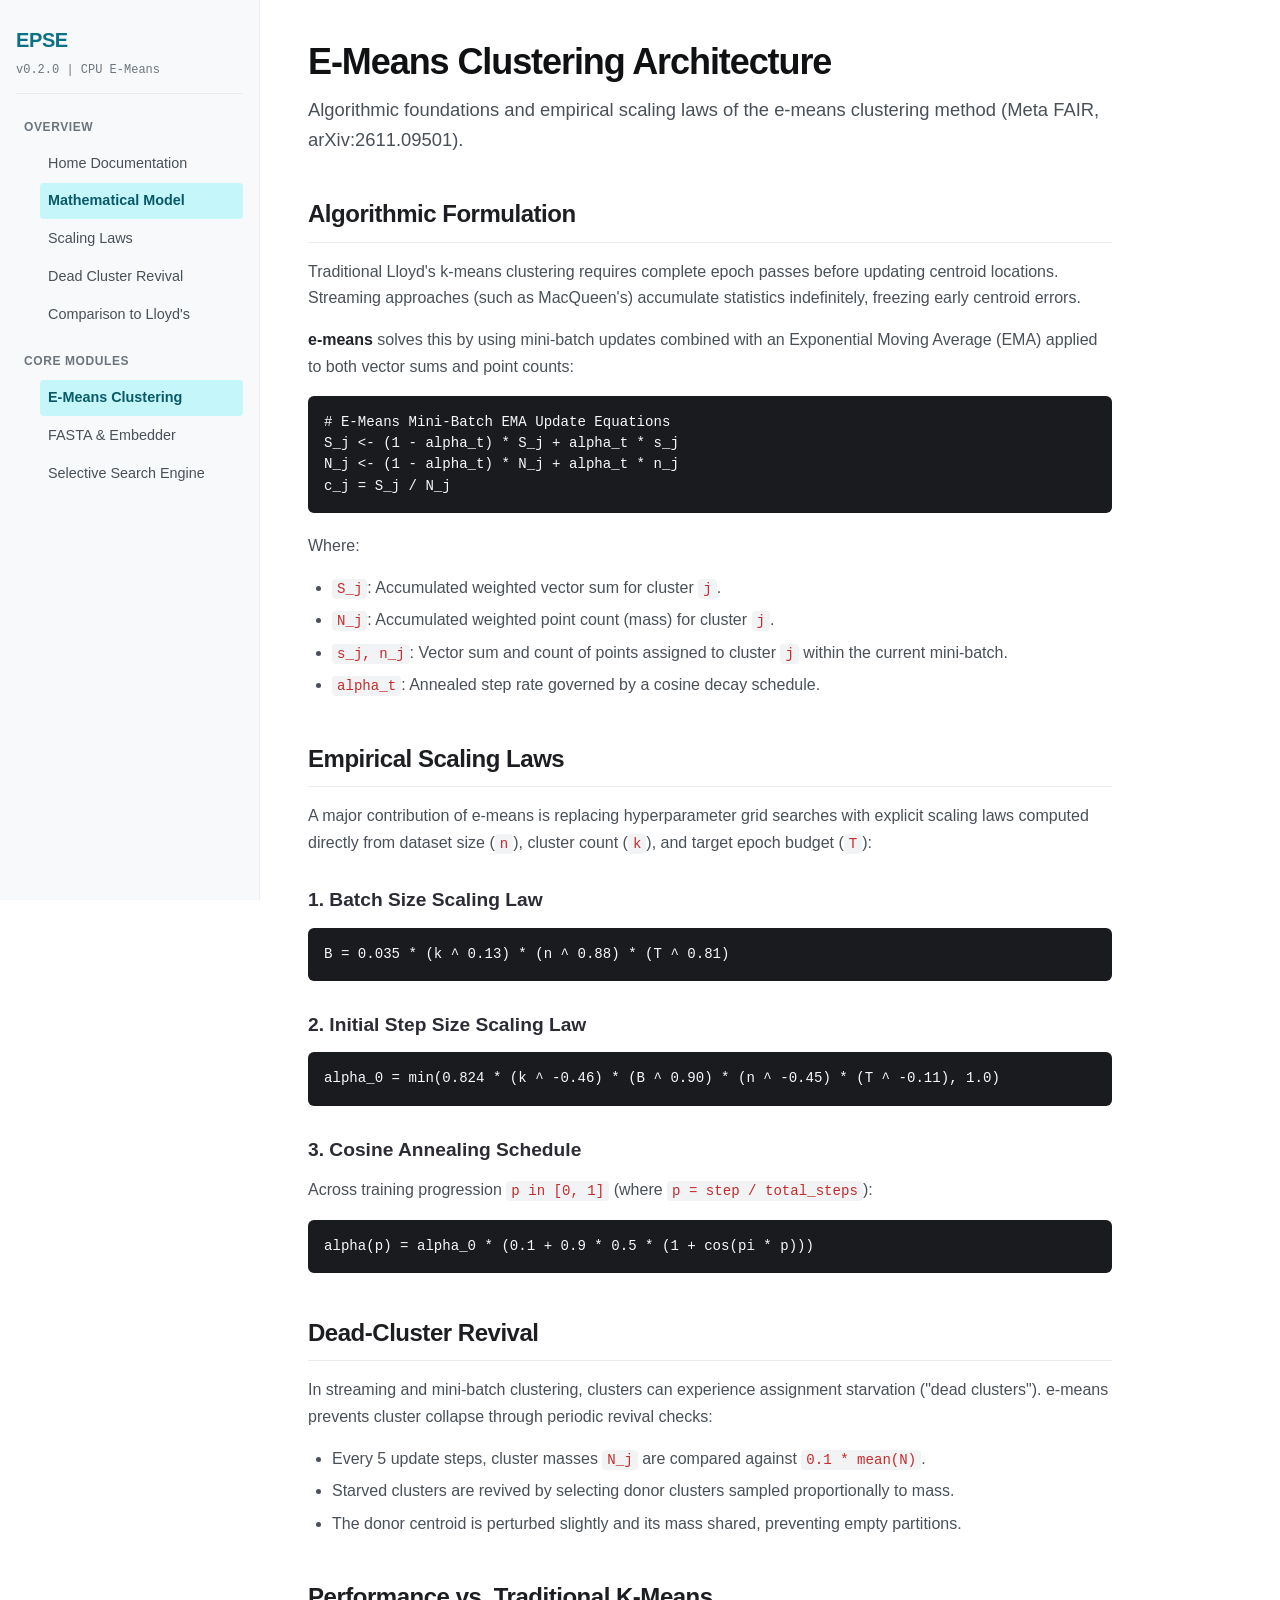
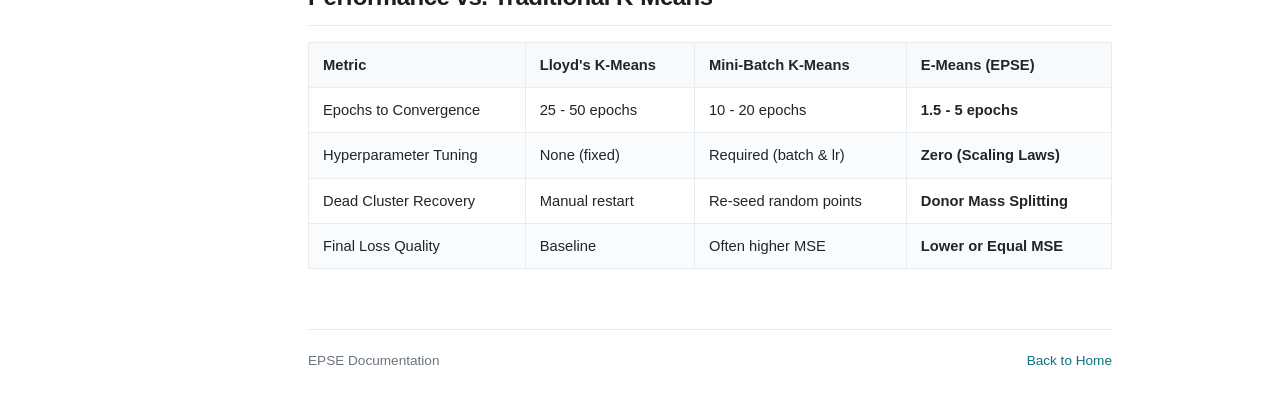
==== docs/emeans.html @ e73a19c4 "docs: refresh EPSE technical guides" ====
<!DOCTYPE html>
<html lang="en">
<head>
    <meta charset="UTF-8">
    <meta name="viewport" content="width=device-width, initial-scale=1.0">
    <title>E-Means Clustering | EPSE Documentation</title>
    <link rel="stylesheet" href="style.css">
</head>
<body>
    <nav class="sidebar">
        <div class="sidebar-header">
            <a href="index.html" class="sidebar-title">EPSE</a>
            <div class="sidebar-version">v0.2.0 | CPU E-Means</div>
        </div>

        <div class="nav-group">
            <div class="nav-heading">Overview</div>
            <ul class="nav-list">
                <li class="nav-item"><a href="index.html" class="nav-link">Home Documentation</a></li>
                <li class="nav-item"><a href="#math-formulation" class="nav-link active">Mathematical Model</a></li>
                <li class="nav-item"><a href="#scaling-laws" class="nav-link">Scaling Laws</a></li>
                <li class="nav-item"><a href="#revival" class="nav-link">Dead Cluster Revival</a></li>
                <li class="nav-item"><a href="#comparison" class="nav-link">Comparison to Lloyd's</a></li>
            </ul>
        </div>

        <div class="nav-group">
            <div class="nav-heading">Core Modules</div>
            <ul class="nav-list">
                <li class="nav-item"><a href="emeans.html" class="nav-link active">E-Means Clustering</a></li>
                <li class="nav-item"><a href="parser.html" class="nav-link">FASTA & Embedder</a></li>
                <li class="nav-item"><a href="search.html" class="nav-link">Selective Search Engine</a></li>
            </ul>
        </div>
    </nav>

    <main class="main-content">
        <header>
            <h1>E-Means Clustering Architecture</h1>
            <p class="lead">Algorithmic foundations and empirical scaling laws of the e-means clustering method (Meta FAIR, arXiv:2611.09501).</p>
        </header>

        <section id="math-formulation">
            <h2>Algorithmic Formulation</h2>
            <p>Traditional Lloyd's k-means clustering requires complete epoch passes before updating centroid locations. Streaming approaches (such as MacQueen's) accumulate statistics indefinitely, freezing early centroid errors.</p>
            <p><strong>e-means</strong> solves this by using mini-batch updates combined with an Exponential Moving Average (EMA) applied to both vector sums and point counts:</p>

            <pre><code># E-Means Mini-Batch EMA Update Equations
S_j &lt;- (1 - alpha_t) * S_j + alpha_t * s_j
N_j &lt;- (1 - alpha_t) * N_j + alpha_t * n_j
c_j = S_j / N_j</code></pre>

            <p>Where:</p>
            <ul>
                <li><code>S_j</code>: Accumulated weighted vector sum for cluster <code>j</code>.</li>
                <li><code>N_j</code>: Accumulated weighted point count (mass) for cluster <code>j</code>.</li>
                <li><code>s_j, n_j</code>: Vector sum and count of points assigned to cluster <code>j</code> within the current mini-batch.</li>
                <li><code>alpha_t</code>: Annealed step rate governed by a cosine decay schedule.</li>
            </ul>
        </section>

        <section id="scaling-laws">
            <h2>Empirical Scaling Laws</h2>
            <p>A major contribution of e-means is replacing hyperparameter grid searches with explicit scaling laws computed directly from dataset size (<code>n</code>), cluster count (<code>k</code>), and target epoch budget (<code>T</code>):</p>

            <h3>1. Batch Size Scaling Law</h3>
            <pre><code>B = 0.035 * (k ^ 0.13) * (n ^ 0.88) * (T ^ 0.81)</code></pre>

            <h3>2. Initial Step Size Scaling Law</h3>
            <pre><code>alpha_0 = min(0.824 * (k ^ -0.46) * (B ^ 0.90) * (n ^ -0.45) * (T ^ -0.11), 1.0)</code></pre>

            <h3>3. Cosine Annealing Schedule</h3>
            <p>Across training progression <code>p in [0, 1]</code> (where <code>p = step / total_steps</code>):</p>
            <pre><code>alpha(p) = alpha_0 * (0.1 + 0.9 * 0.5 * (1 + cos(pi * p)))</code></pre>
        </section>

        <section id="revival">
            <h2>Dead-Cluster Revival</h2>
            <p>In streaming and mini-batch clustering, clusters can experience assignment starvation ("dead clusters"). e-means prevents cluster collapse through periodic revival checks:</p>
            <ul>
                <li>Every 5 update steps, cluster masses <code>N_j</code> are compared against <code>0.1 * mean(N)</code>.</li>
                <li>Starved clusters are revived by selecting donor clusters sampled proportionally to mass.</li>
                <li>The donor centroid is perturbed slightly and its mass shared, preventing empty partitions.</li>
            </ul>
        </section>

        <section id="comparison">
            <h2>Performance vs. Traditional K-Means</h2>
            <table>
                <thead>
                    <tr>
                        <th>Metric</th>
                        <th>Lloyd's K-Means</th>
                        <th>Mini-Batch K-Means</th>
                        <th>E-Means (EPSE)</th>
                    </tr>
                </thead>
                <tbody>
                    <tr>
                        <td>Epochs to Convergence</td>
                        <td>25 - 50 epochs</td>
                        <td>10 - 20 epochs</td>
                        <td><strong>1.5 - 5 epochs</strong></td>
                    </tr>
                    <tr>
                        <td>Hyperparameter Tuning</td>
                        <td>None (fixed)</td>
                        <td>Required (batch &amp; lr)</td>
                        <td><strong>Zero (Scaling Laws)</strong></td>
                    </tr>
                    <tr>
                        <td>Dead Cluster Recovery</td>
                        <td>Manual restart</td>
                        <td>Re-seed random points</td>
                        <td><strong>Donor Mass Splitting</strong></td>
                    </tr>
                    <tr>
                        <td>Final Loss Quality</td>
                        <td>Baseline</td>
                        <td>Often higher MSE</td>
                        <td><strong>Lower or Equal MSE</strong></td>
                    </tr>
                </tbody>
            </table>
        </section>

        <footer>
            <div>EPSE Documentation</div>
            <div><a href="index.html">Back to Home</a></div>
        </footer>
    </main>
</body>
</html>
---- docs/style.css ----
/* EPSE Documentation Stylesheet */

:root {
    --bg-primary: #ffffff;
    --bg-secondary: #f8f9fa;
    --bg-code: #f1f3f5;
    --border-color: #e9ecef;
    --text-primary: #212529;
    --text-secondary: #495057;
    --text-muted: #6c757d;
    --accent-color: #0b7285;
    --accent-hover: #085a6a;
    --sidebar-bg: #f8f9fa;
    --sidebar-width: 260px;
    --font-sans: -apple-system, BlinkMacSystemFont, "Segoe UI", Roboto, Helvetica, Arial, sans-serif;
    --font-mono: SFMono-Regular, Menlo, Monaco, Consolas, "Liberation Mono", "Courier New", monospace;
}

* {
    box-sizing: border-box;
    margin: 0;
    padding: 0;
}

body {
    font-family: var(--font-sans);
    color: var(--text-primary);
    background-color: var(--bg-primary);
    line-height: 1.65;
    font-size: 16px;
    display: flex;
    min-height: 100vh;
}

/* Sidebar Navigation */
.sidebar {
    width: var(--sidebar-width);
    background-color: var(--sidebar-bg);
    border-right: 1px solid var(--border-color);
    position: fixed;
    top: 0;
    bottom: 0;
    left: 0;
    overflow-y: auto;
    padding: 24px 16px;
    z-index: 100;
}

.sidebar-header {
    margin-bottom: 24px;
    padding-bottom: 12px;
    border-bottom: 1px solid var(--border-color);
}

.sidebar-title {
    font-size: 1.25rem;
    font-weight: 700;
    color: var(--accent-color);
    text-decoration: none;
    letter-spacing: -0.02em;
}

.sidebar-version {
    font-size: 0.75rem;
    color: var(--text-muted);
    font-family: var(--font-mono);
    margin-top: 4px;
}

.nav-group {
    margin-bottom: 20px;
}

.nav-heading {
    font-size: 0.75rem;
    text-transform: uppercase;
    font-weight: 700;
    color: var(--text-muted);
    letter-spacing: 0.05em;
    margin-bottom: 8px;
    padding-left: 8px;
}

.nav-list {
    list-style: none;
}

.nav-item {
    margin-bottom: 2px;
}

.nav-link {
    display: block;
    padding: 6px 8px;
    color: var(--text-secondary);
    text-decoration: none;
    border-radius: 4px;
    font-size: 0.9rem;
    transition: background-color 0.15s ease, color 0.15s ease;
}

.nav-link:hover {
    background-color: #e3fafc;
    color: var(--accent-color);
}

.nav-link.active {
    background-color: #c5f6fa;
    color: var(--accent-hover);
    font-weight: 600;
}

/* Main Content Layout */
.main-content {
    margin-left: var(--sidebar-width);
    flex: 1;
    max-width: 900px;
    padding: 40px 48px;
}

/* Typography */
h1 {
    font-size: 2.25rem;
    font-weight: 800;
    letter-spacing: -0.03em;
    color: #101113;
    margin-bottom: 12px;
    line-height: 1.2;
}

.lead {
    font-size: 1.15rem;
    color: var(--text-secondary);
    margin-bottom: 28px;
    line-height: 1.6;
}

h2 {
    font-size: 1.5rem;
    font-weight: 700;
    color: #1c1e21;
    margin-top: 40px;
    margin-bottom: 16px;
    padding-bottom: 8px;
    border-bottom: 1px solid var(--border-color);
    letter-spacing: -0.02em;
}

h3 {
    font-size: 1.2rem;
    font-weight: 600;
    color: #2b2c34;
    margin-top: 28px;
    margin-bottom: 12px;
}

h4 {
    font-size: 1.05rem;
    font-weight: 600;
    color: #373a40;
    margin-top: 20px;
    margin-bottom: 8px;
}

p {
    margin-bottom: 16px;
    color: var(--text-secondary);
}

a {
    color: var(--accent-color);
    text-decoration: none;
}

a:hover {
    text-decoration: underline;
}

ul, ol {
    margin-bottom: 16px;
    padding-left: 24px;
    color: var(--text-secondary);
}

li {
    margin-bottom: 6px;
}

strong {
    color: var(--text-primary);
}

/* Code Blocks */
code {
    font-family: var(--font-mono);
    font-size: 0.88em;
    background-color: var(--bg-code);
    color: #c92a2a;
    padding: 2px 5px;
    border-radius: 4px;
}

pre {
    background-color: #1a1b1e;
    color: #f8f9fa;
    padding: 16px;
    border-radius: 6px;
    overflow-x: auto;
    font-family: var(--font-mono);
    font-size: 0.88rem;
    line-height: 1.5;
    margin-bottom: 20px;
}

pre code {
    background: transparent;
    color: inherit;
    padding: 0;
    font-size: inherit;
}

/* Tables */
table {
    width: 100%;
    border-collapse: collapse;
    margin-bottom: 24px;
    font-size: 0.92rem;
}

th, td {
    border: 1px solid var(--border-color);
    padding: 10px 14px;
    text-align: left;
}

th {
    background-color: var(--bg-secondary);
    font-weight: 600;
    color: var(--text-primary);
}

tr:nth-child(even) {
    background-color: #fafbfc;
}

/* Callout Box */
.callout {
    background-color: #e6fcf5;
    border-left: 4px solid #0ca678;
    padding: 14px 18px;
    border-radius: 0 4px 4px 0;
    margin-bottom: 20px;
    font-size: 0.95rem;
}

.callout p:last-child {
    margin-bottom: 0;
}

.callout-info {
    background-color: #e7f5ff;
    border-left-color: #1c7ed6;
}

/* Footer */
footer {
    margin-top: 60px;
    padding-top: 20px;
    border-top: 1px solid var(--border-color);
    font-size: 0.85rem;
    color: var(--text-muted);
    display: flex;
    justify-content: space-between;
}

/* Responsive */
@media (max-width: 768px) {
    body {
        flex-direction: column;
    }
    .sidebar {
        position: static;
        width: 100%;
        border-right: none;
        border-bottom: 1px solid var(--border-color);
    }
    .main-content {
        margin-left: 0;
        padding: 24px 20px;
    }
}
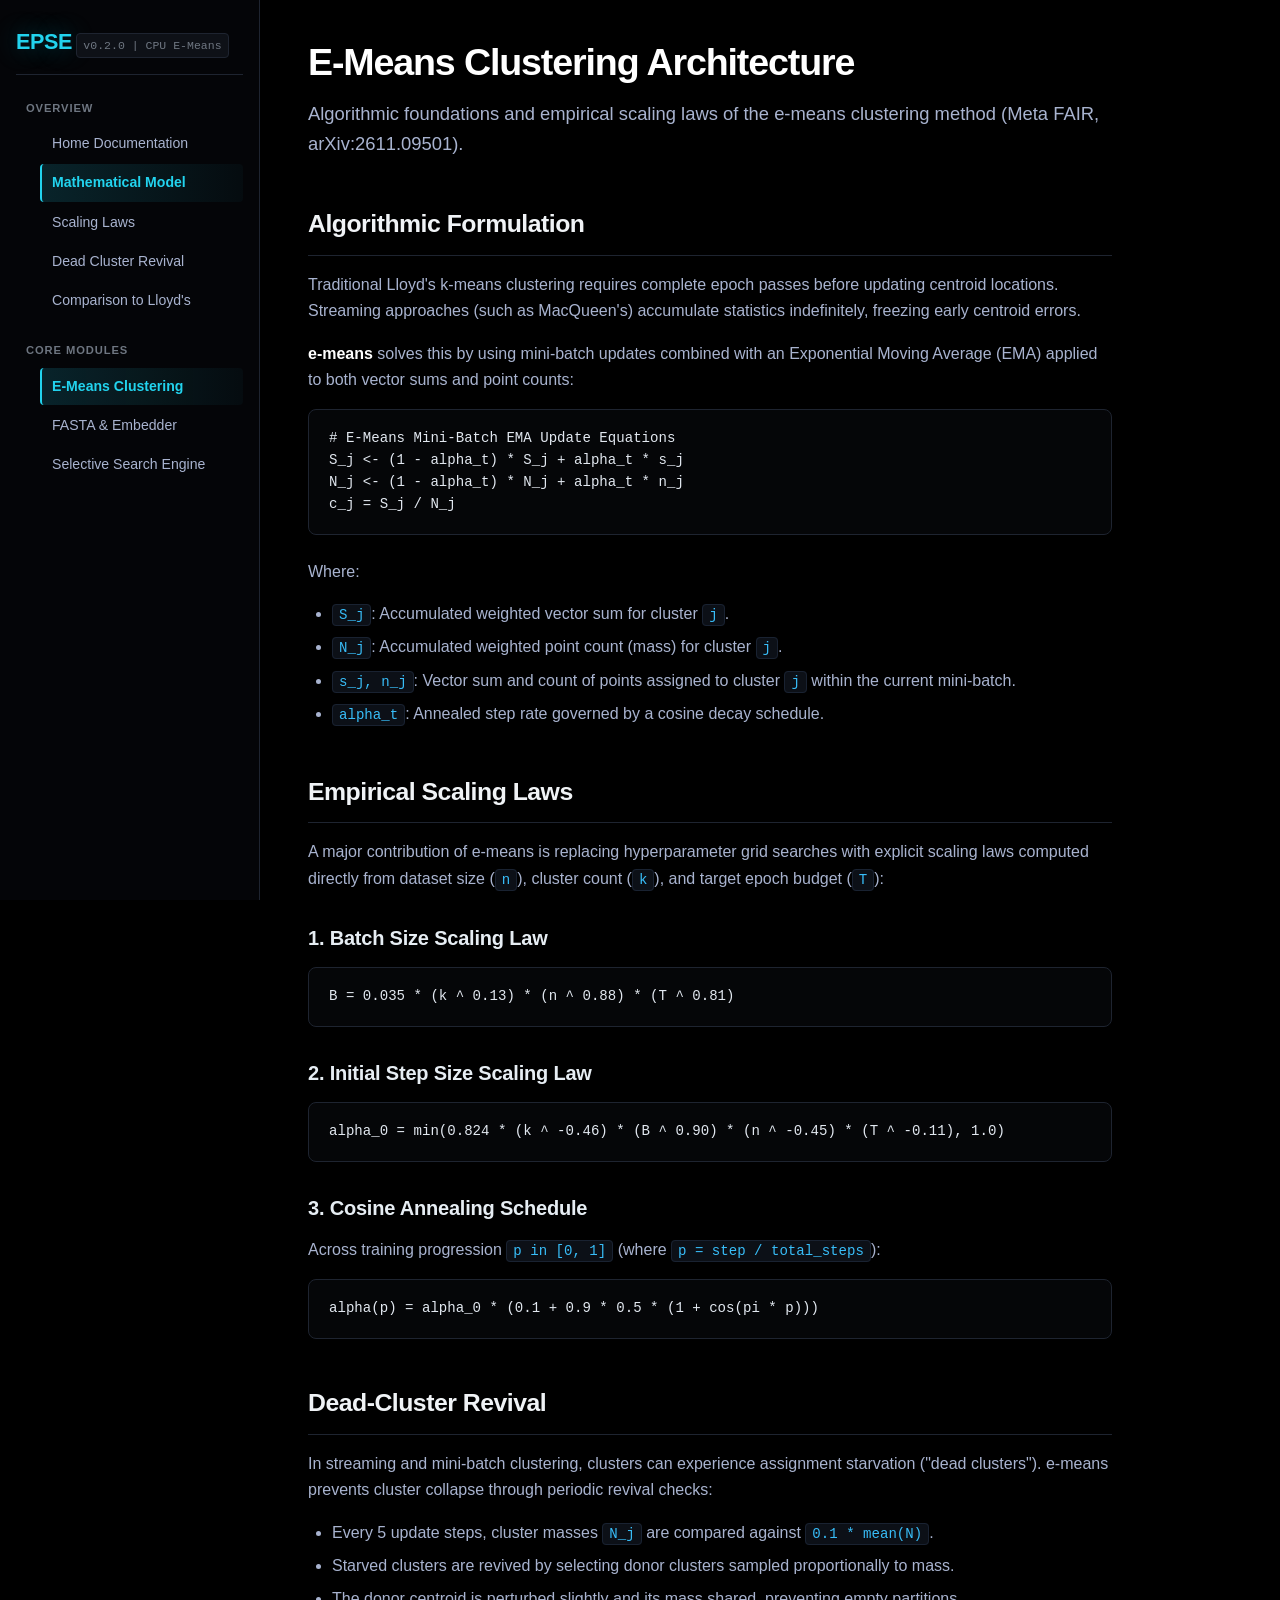
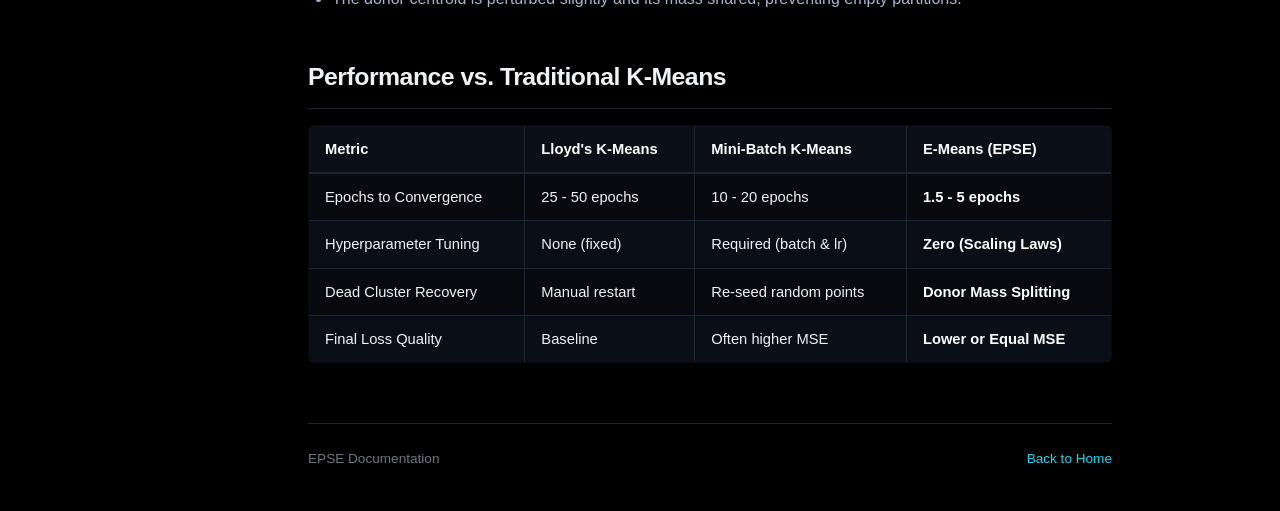
==== commit 956d8717: "docs: add dark theme-color and color-scheme meta tags to emeans guide" ====
--- a/docs/emeans.html
+++ b/docs/emeans.html
@@ -3,6 +3,8 @@
 <head>
     <meta charset="UTF-8">
     <meta name="viewport" content="width=device-width, initial-scale=1.0">
+    <meta name="color-scheme" content="dark">
+    <meta name="theme-color" content="#000000">
     <title>E-Means Clustering | EPSE Documentation</title>
     <link rel="stylesheet" href="style.css">
 </head>
--- a/docs/style.css
+++ b/docs/style.css
@@ -1,16 +1,20 @@
-/* EPSE Documentation Stylesheet */
+/* EPSE Documentation Stylesheet - Absolute Dark Theme */
 
 :root {
-    --bg-primary: #ffffff;
-    --bg-secondary: #f8f9fa;
-    --bg-code: #f1f3f5;
-    --border-color: #e9ecef;
-    --text-primary: #212529;
-    --text-secondary: #495057;
-    --text-muted: #6c757d;
-    --accent-color: #0b7285;
-    --accent-hover: #085a6a;
-    --sidebar-bg: #f8f9fa;
+    --bg-primary: #000000;
+    --bg-secondary: #080a0f;
+    --bg-surface: #0e1117;
+    --bg-code: #0d1117;
+    --bg-pre: #050608;
+    --border-color: #1e2430;
+    --border-subtle: #141822;
+    --text-primary: #f0f3f6;
+    --text-secondary: #a8b3cf;
+    --text-muted: #6e7681;
+    --accent-color: #22d3ee;
+    --accent-hover: #38bdf8;
+    --accent-glow: rgba(34, 211, 238, 0.15);
+    --sidebar-bg: #040508;
     --sidebar-width: 260px;
     --font-sans: -apple-system, BlinkMacSystemFont, "Segoe UI", Roboto, Helvetica, Arial, sans-serif;
     --font-mono: SFMono-Regular, Menlo, Monaco, Consolas, "Liberation Mono", "Courier New", monospace;
@@ -30,6 +34,8 @@
     font-size: 16px;
     display: flex;
     min-height: 100vh;
+    -webkit-font-smoothing: antialiased;
+    -moz-osx-font-smoothing: grayscale;
 }
 
 /* Sidebar Navigation */
@@ -48,37 +54,44 @@
 
 .sidebar-header {
     margin-bottom: 24px;
-    padding-bottom: 12px;
+    padding-bottom: 14px;
     border-bottom: 1px solid var(--border-color);
 }
 
 .sidebar-title {
-    font-size: 1.25rem;
-    font-weight: 700;
+    font-size: 1.35rem;
+    font-weight: 800;
     color: var(--accent-color);
     text-decoration: none;
     letter-spacing: -0.02em;
+    display: inline-block;
+    text-shadow: 0 0 25px rgba(34, 211, 238, 0.35);
 }
 
 .sidebar-version {
-    font-size: 0.75rem;
+    font-size: 0.72rem;
     color: var(--text-muted);
     font-family: var(--font-mono);
-    margin-top: 4px;
+    margin-top: 6px;
+    display: inline-block;
+    padding: 2px 6px;
+    background-color: var(--bg-surface);
+    border: 1px solid var(--border-color);
+    border-radius: 4px;
 }
 
 .nav-group {
-    margin-bottom: 20px;
+    margin-bottom: 22px;
 }
 
 .nav-heading {
-    font-size: 0.75rem;
+    font-size: 0.7rem;
     text-transform: uppercase;
     font-weight: 700;
     color: var(--text-muted);
-    letter-spacing: 0.05em;
+    letter-spacing: 0.08em;
     margin-bottom: 8px;
-    padding-left: 8px;
+    padding-left: 10px;
 }
 
 .nav-list {
@@ -91,23 +104,25 @@
 
 .nav-link {
     display: block;
-    padding: 6px 8px;
+    padding: 7px 10px;
     color: var(--text-secondary);
     text-decoration: none;
     border-radius: 4px;
-    font-size: 0.9rem;
-    transition: background-color 0.15s ease, color 0.15s ease;
+    font-size: 0.88rem;
+    transition: background-color 0.15s ease, color 0.15s ease, border-left-color 0.15s ease;
+    border-left: 2px solid transparent;
 }
 
 .nav-link:hover {
-    background-color: #e3fafc;
+    background-color: rgba(34, 211, 238, 0.08);
+    color: var(--accent-hover);
+}
+
+.nav-link.active {
+    background: linear-gradient(90deg, rgba(34, 211, 238, 0.15) 0%, rgba(34, 211, 238, 0.03) 100%);
     color: var(--accent-color);
-}
-
-.nav-link.active {
-    background-color: #c5f6fa;
-    color: var(--accent-hover);
     font-weight: 600;
+    border-left: 2px solid var(--accent-color);
 }
 
 /* Main Content Layout */
@@ -120,45 +135,46 @@
 
 /* Typography */
 h1 {
-    font-size: 2.25rem;
+    font-size: 2.35rem;
     font-weight: 800;
     letter-spacing: -0.03em;
-    color: #101113;
-    margin-bottom: 12px;
+    color: #ffffff;
+    margin-bottom: 14px;
     line-height: 1.2;
 }
 
 .lead {
     font-size: 1.15rem;
     color: var(--text-secondary);
-    margin-bottom: 28px;
-    line-height: 1.6;
+    margin-bottom: 30px;
+    line-height: 1.65;
 }
 
 h2 {
-    font-size: 1.5rem;
+    font-size: 1.55rem;
     font-weight: 700;
-    color: #1c1e21;
-    margin-top: 40px;
+    color: #f0f3f6;
+    margin-top: 44px;
     margin-bottom: 16px;
-    padding-bottom: 8px;
+    padding-bottom: 10px;
     border-bottom: 1px solid var(--border-color);
     letter-spacing: -0.02em;
 }
 
 h3 {
-    font-size: 1.2rem;
+    font-size: 1.25rem;
     font-weight: 600;
-    color: #2b2c34;
-    margin-top: 28px;
+    color: #e6edf3;
+    margin-top: 30px;
     margin-bottom: 12px;
+    letter-spacing: -0.01em;
 }
 
 h4 {
     font-size: 1.05rem;
     font-weight: 600;
-    color: #373a40;
-    margin-top: 20px;
+    color: #cbd5e1;
+    margin-top: 22px;
     margin-bottom: 8px;
 }
 
@@ -170,50 +186,58 @@
 a {
     color: var(--accent-color);
     text-decoration: none;
+    transition: color 0.15s ease, text-decoration-color 0.15s ease;
 }
 
 a:hover {
+    color: var(--accent-hover);
     text-decoration: underline;
+    text-decoration-color: var(--accent-hover);
 }
 
 ul, ol {
-    margin-bottom: 16px;
+    margin-bottom: 18px;
     padding-left: 24px;
     color: var(--text-secondary);
 }
 
 li {
-    margin-bottom: 6px;
+    margin-bottom: 7px;
 }
 
 strong {
-    color: var(--text-primary);
+    color: #ffffff;
+    font-weight: 600;
 }
 
 /* Code Blocks */
 code {
     font-family: var(--font-mono);
     font-size: 0.88em;
-    background-color: var(--bg-code);
-    color: #c92a2a;
-    padding: 2px 5px;
+    background-color: #0c1017;
+    color: #38bdf8;
+    border: 1px solid #192231;
+    padding: 2px 6px;
     border-radius: 4px;
 }
 
 pre {
-    background-color: #1a1b1e;
-    color: #f8f9fa;
-    padding: 16px;
-    border-radius: 6px;
+    background-color: var(--bg-pre);
+    color: #e2e8f0;
+    border: 1px solid var(--border-color);
+    box-shadow: 0 4px 24px rgba(0, 0, 0, 0.7);
+    padding: 18px 20px;
+    border-radius: 8px;
     overflow-x: auto;
     font-family: var(--font-mono);
     font-size: 0.88rem;
-    line-height: 1.5;
-    margin-bottom: 20px;
+    line-height: 1.55;
+    margin-bottom: 24px;
 }
 
 pre code {
     background: transparent;
+    border: none;
     color: inherit;
     padding: 0;
     font-size: inherit;
@@ -223,34 +247,53 @@
 table {
     width: 100%;
     border-collapse: collapse;
-    margin-bottom: 24px;
+    margin-bottom: 28px;
     font-size: 0.92rem;
+    background-color: var(--bg-secondary);
+    border: 1px solid var(--border-color);
+    border-radius: 6px;
+    overflow: hidden;
 }
 
 th, td {
     border: 1px solid var(--border-color);
-    padding: 10px 14px;
+    padding: 11px 16px;
     text-align: left;
 }
 
 th {
-    background-color: var(--bg-secondary);
-    font-weight: 600;
-    color: var(--text-primary);
+    background-color: #0b0f17;
+    font-weight: 700;
+    color: #ffffff;
+    border-bottom: 2px solid var(--border-color);
 }
 
 tr:nth-child(even) {
-    background-color: #fafbfc;
+    background-color: #0a0e16;
+}
+
+tr:hover {
+    background-color: rgba(34, 211, 238, 0.04);
 }
 
 /* Callout Box */
 .callout {
-    background-color: #e6fcf5;
-    border-left: 4px solid #0ca678;
-    padding: 14px 18px;
-    border-radius: 0 4px 4px 0;
-    margin-bottom: 20px;
+    background-color: #061715;
+    border: 1px solid #0c332c;
+    border-left: 4px solid #10b981;
+    padding: 16px 20px;
+    border-radius: 0 8px 8px 0;
+    margin-bottom: 24px;
     font-size: 0.95rem;
+    box-shadow: 0 4px 20px rgba(0, 0, 0, 0.5);
+}
+
+.callout p {
+    color: #a7f3d0;
+}
+
+.callout strong {
+    color: #ecfdf5;
 }
 
 .callout p:last-child {
@@ -258,19 +301,53 @@
 }
 
 .callout-info {
-    background-color: #e7f5ff;
-    border-left-color: #1c7ed6;
+    background-color: #07152b;
+    border: 1px solid #0f2c59;
+    border-left-color: #38bdf8;
+}
+
+.callout-info p {
+    color: #bae6fd;
+}
+
+.callout-info strong {
+    color: #f0f9ff;
 }
 
 /* Footer */
 footer {
     margin-top: 60px;
-    padding-top: 20px;
+    padding-top: 24px;
     border-top: 1px solid var(--border-color);
     font-size: 0.85rem;
     color: var(--text-muted);
     display: flex;
     justify-content: space-between;
+}
+
+/* Custom Scrollbars */
+::-webkit-scrollbar {
+    width: 8px;
+    height: 8px;
+}
+
+::-webkit-scrollbar-track {
+    background: #000000;
+}
+
+::-webkit-scrollbar-thumb {
+    background: #1c2331;
+    border-radius: 4px;
+}
+
+::-webkit-scrollbar-thumb:hover {
+    background: #2b364c;
+}
+
+/* Text Selection */
+::selection {
+    background-color: rgba(34, 211, 238, 0.28);
+    color: #ffffff;
 }
 
 /* Responsive */
